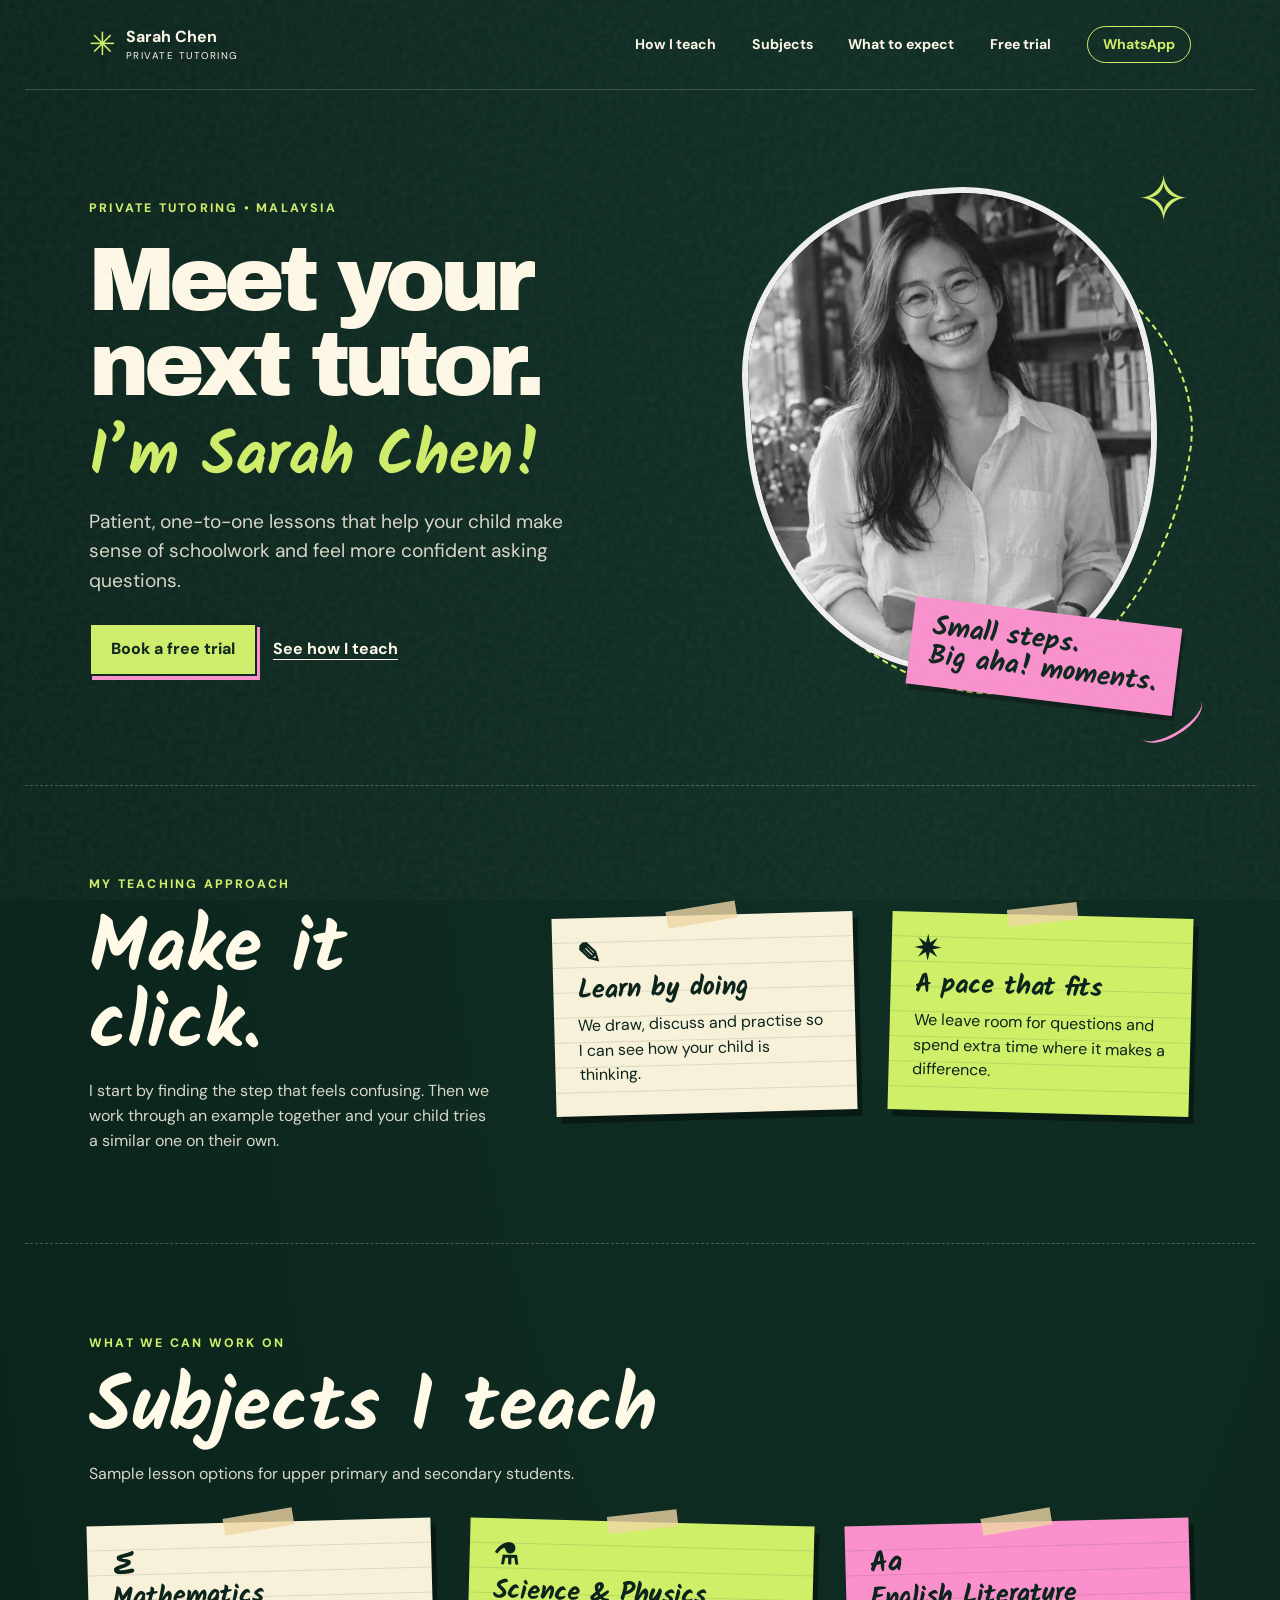
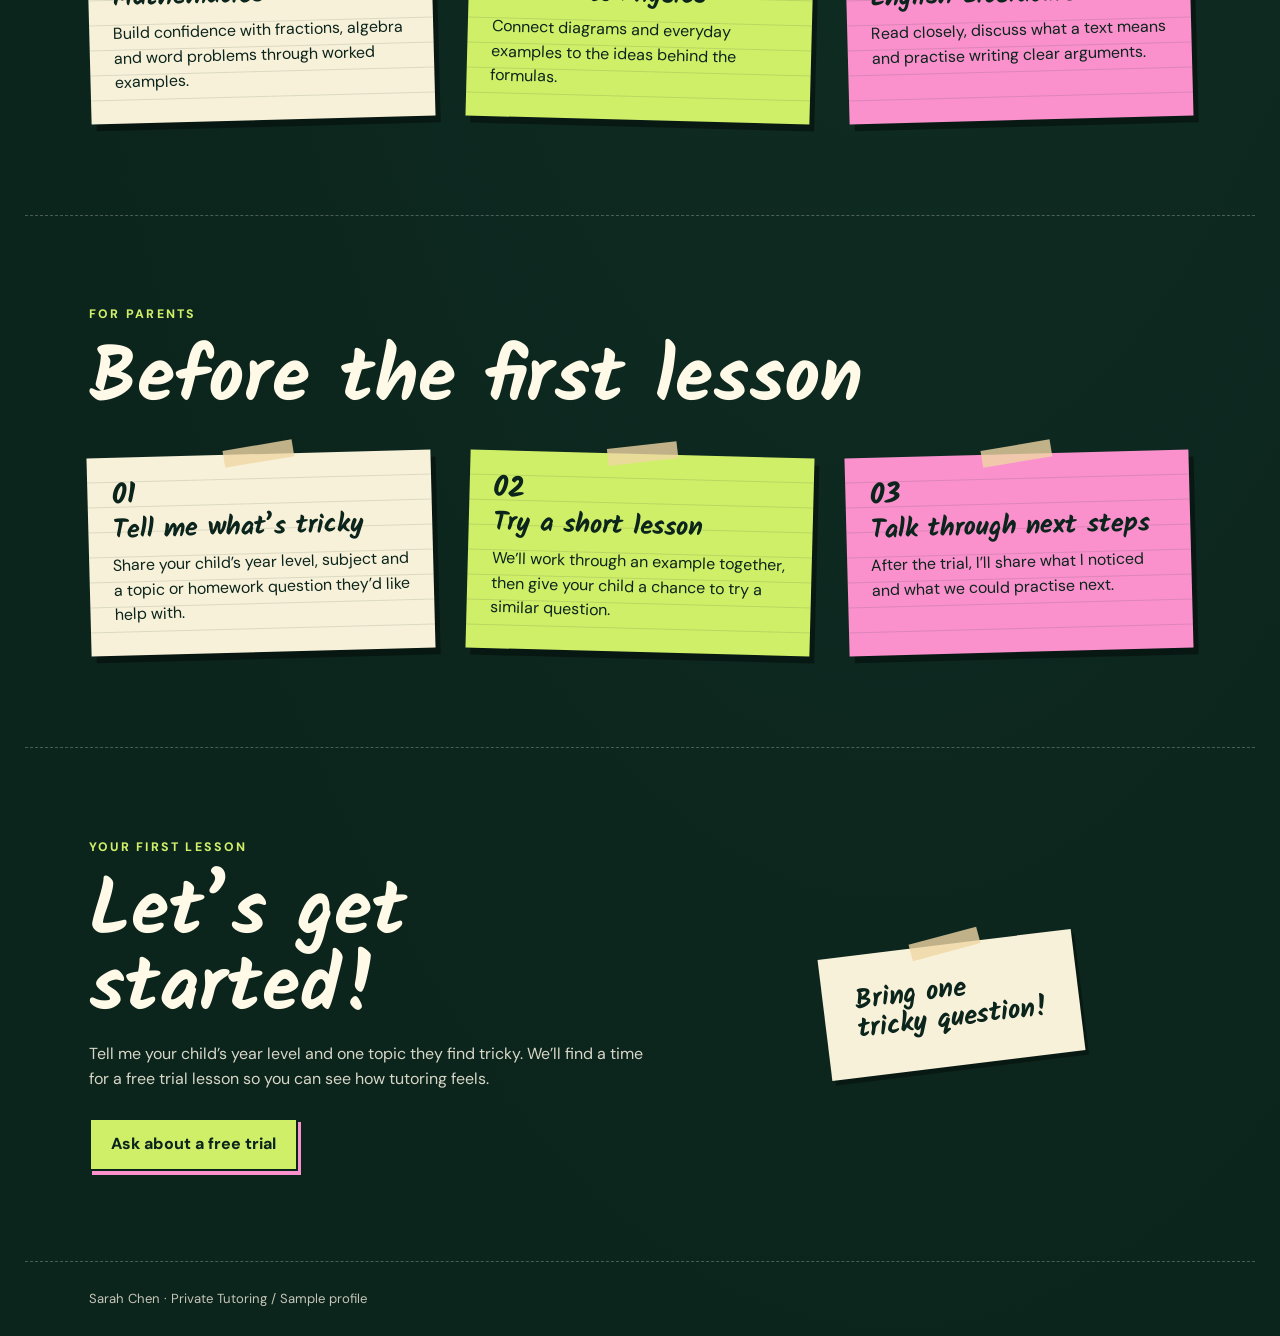
==== index.html @ dd116ca0 "Publish the tutor portfolio" ====
<!doctype html>
<html lang="en"><head><meta charset="utf-8"><meta name="viewport" content="width=device-width, initial-scale=1"><meta name="theme-color" content="#102f25"><title>Private Tutor Portfolio</title><link rel="stylesheet" href="./assets/style.css"><script defer src="./assets/render.js"></script></head><body><div id="site"></div><noscript>This portfolio requires JavaScript.</noscript></body></html>
---- assets/style.css ----
@import url('https://fonts.googleapis.com/css2?family=Archivo+Black&family=DM+Sans:wght@400;500;600;700;800&family=Kalam:wght@400;700&display=swap');
:root{--board:#102f25;--deep:#0b241c;--ink:#fff9e8;--lime:#d0ef69;--pink:#fa91cd;--paper:#f8f1d9;--display:"Archivo Black";--hand:Kalam;--body:"DM Sans";color-scheme:dark}
*{box-sizing:border-box}html{scroll-behavior:smooth}body{margin:0;color:var(--ink);font:1rem/1.55 var(--body),system-ui,sans-serif;background:var(--deep)}body::before{content:"";position:fixed;inset:0;pointer-events:none;z-index:2;opacity:.16;background-image:url("data:image/svg+xml,%3Csvg viewBox='0 0 180 180' xmlns='http://www.w3.org/2000/svg'%3E%3Cfilter id='n'%3E%3CfeTurbulence type='fractalNoise' baseFrequency='.83' numOctaves='3' stitchTiles='stitch'/%3E%3C/filter%3E%3Cpath fill='%23fff' filter='url(%23n)' opacity='.42' d='M0 0h180v180H0z'/%3E%3C/svg%3E")}
a{color:inherit;text-decoration:none}a:focus-visible,button:focus-visible{outline:3px dashed var(--pink);outline-offset:5px}p,h1,h2,h3,figure{margin:0}#site{background:radial-gradient(ellipse at 70% 20%,var(--board),var(--deep) 75%);min-height:100vh}.header,.section,.footer{max-width:1230px;margin:auto;padding-inline:clamp(20px,5vw,72px)}.header{min-height:90px;display:flex;align-items:center;justify-content:space-between;gap:18px;border-bottom:1px solid #ffffff2b}.brand{display:flex;align-items:center;gap:10px;line-height:1.2}.brand-mark{font-size:2rem;color:var(--lime)}.brand b,.brand small{display:block}.brand small{font-size:.62rem;letter-spacing:.15em;margin-top:4px}nav{display:flex;align-items:center;flex-wrap:wrap;gap:clamp(10px,2.8vw,36px);font-size:.88rem;font-weight:700}nav a:hover,.secondary:hover{color:var(--lime)}.nav-contact{border:1px solid var(--lime);border-radius:99px;padding:7px 15px;color:var(--lime)}
.section{padding-block:clamp(46px,7vw,103px);border-bottom:1px dashed #ffffff40;position:relative}.hero,.cta{display:grid;grid-template-columns:1.17fr 1fr;align-items:center;gap:clamp(22px,5vw,80px)}.hero:has(> :only-child),.cta:has(> :only-child){grid-template-columns:1fr}.hero{min-height:650px}.eyebrow{color:var(--lime);font-size:.77rem;font-weight:800;letter-spacing:.18em;margin-bottom:19px}.section h1,.section h2{font:700 clamp(2.6rem,6vw,5rem)/.99 var(--hand),cursive;white-space:pre-line}.hero h1,.hero h2{font:400 clamp(3rem,7.1vw,6.7rem)/.94 var(--display),"Board Display",system-ui,sans-serif;letter-spacing:-.066em}.highlight{font:700 clamp(2rem,4.8vw,4rem)/1.12 var(--hand),cursive;color:var(--lime);margin-top:16px}.body{max-width:54ch;margin-top:14px;color:color-mix(in srgb,var(--ink) 84%,transparent);white-space:pre-line}.hero .body{font-size:clamp(1rem,1.5vw,1.2rem);max-width:39ch}.actions{display:flex;align-items:center;flex-wrap:wrap;gap:16px;margin-top:27px}.button{background:var(--lime);border:2px solid var(--deep);box-shadow:3px 4px 0 var(--pink);padding:12px 20px;color:var(--deep);font-weight:800;display:inline-block;transition:transform .18s}.button:hover{transform:translateY(-3px)}.secondary{font-weight:700;text-decoration:underline;text-underline-offset:5px}.portrait{position:relative;margin:8px 7% 24px;isolation:isolate}.portrait::before{content:"";position:absolute;inset:10% -7% -4% 3%;border:2px dashed var(--lime);border-radius:47% 53% 42% 58% / 45% 40% 60% 55%;transform:rotate(10deg);z-index:-1}.portrait::after{content:"✧";position:absolute;right:-8%;top:-4%;font-size:4rem;color:var(--lime);line-height:1}.portrait img{display:block;width:100%;aspect-ratio:4/4.7;object-fit:cover;border:6px solid var(--paper);border-radius:49% 46% 42% 47% / 38% 42% 51% 52%;filter:grayscale(1);transform:rotate(-4deg);background:#345046}.note{white-space:pre-line;background:var(--pink);color:var(--deep);padding:15px 20px;font:700 clamp(1.1rem,2.7vw,1.7rem)/1.06 var(--hand),cursive;transform:rotate(-7deg);width:max-content;max-width:100%;box-shadow:3px 5px 0 #0005}.portrait .note{position:absolute;bottom:-6%;right:-5%;transform:rotate(7deg)}.cta>.note{justify-self:center;background:var(--paper);padding:32px}.cards-grid{display:grid;grid-template-columns:repeat(auto-fit,minmax(min(100%,230px),1fr));gap:clamp(18px,3vw,35px);margin:35px 0 5px}.paper{position:relative;padding:24px 24px 28px;min-height:160px;color:var(--deep);background:repeating-linear-gradient(transparent 0 24px,#102f2520 24px 25px),var(--card,var(--paper));box-shadow:5px 7px 0 #0006;transform:rotate(-1.5deg)}.paper:nth-child(even){transform:rotate(1.5deg)}.paper::before,.cta>.note::before{content:"";position:absolute;background:#f0d7a6c9;width:70px;height:17px;left:calc(50% - 35px);top:-9px;transform:rotate(-8deg)}.paper h3,.paper h2{font:700 1.65rem/1.1 var(--hand),cursive;margin:5px 0 8px}.paper p{white-space:pre-line}.symbol{font:700 1.8rem/1 var(--hand),cursive}.footer{padding-block:27px;font-size:.82rem;color:color-mix(in srgb,var(--ink) 76%,transparent)}
@media(max-width:740px){.header{padding-block:16px;align-items:flex-start;flex-direction:column}.hero,.cta{grid-template-columns:1fr;min-height:auto}.portrait{width:min(76%,370px);justify-self:center;margin-top:12px}.hero h1,.hero h2{font-size:clamp(3rem,10.6vw,5rem)}.cta>.note{justify-self:start;margin-left:12px}}@media(prefers-reduced-motion:reduce){html{scroll-behavior:auto}*{transition:none!important}}
@media(min-width:900px){.section.cards:has(.paper:nth-child(2):last-child){display:grid;grid-template-columns:.9fr 1.4fr;align-items:center;gap:56px}.section.cards:has(.paper:nth-child(2):last-child) .cards-grid{margin:0}.hero::after{content:"";position:absolute;inset:auto 4% 7% auto;width:70px;height:30px;border-bottom:3px solid var(--pink);border-radius:50%;transform:rotate(-32deg);pointer-events:none}}
@font-face{font-family:"Board Display";src:local("Arial Black");font-weight:400}
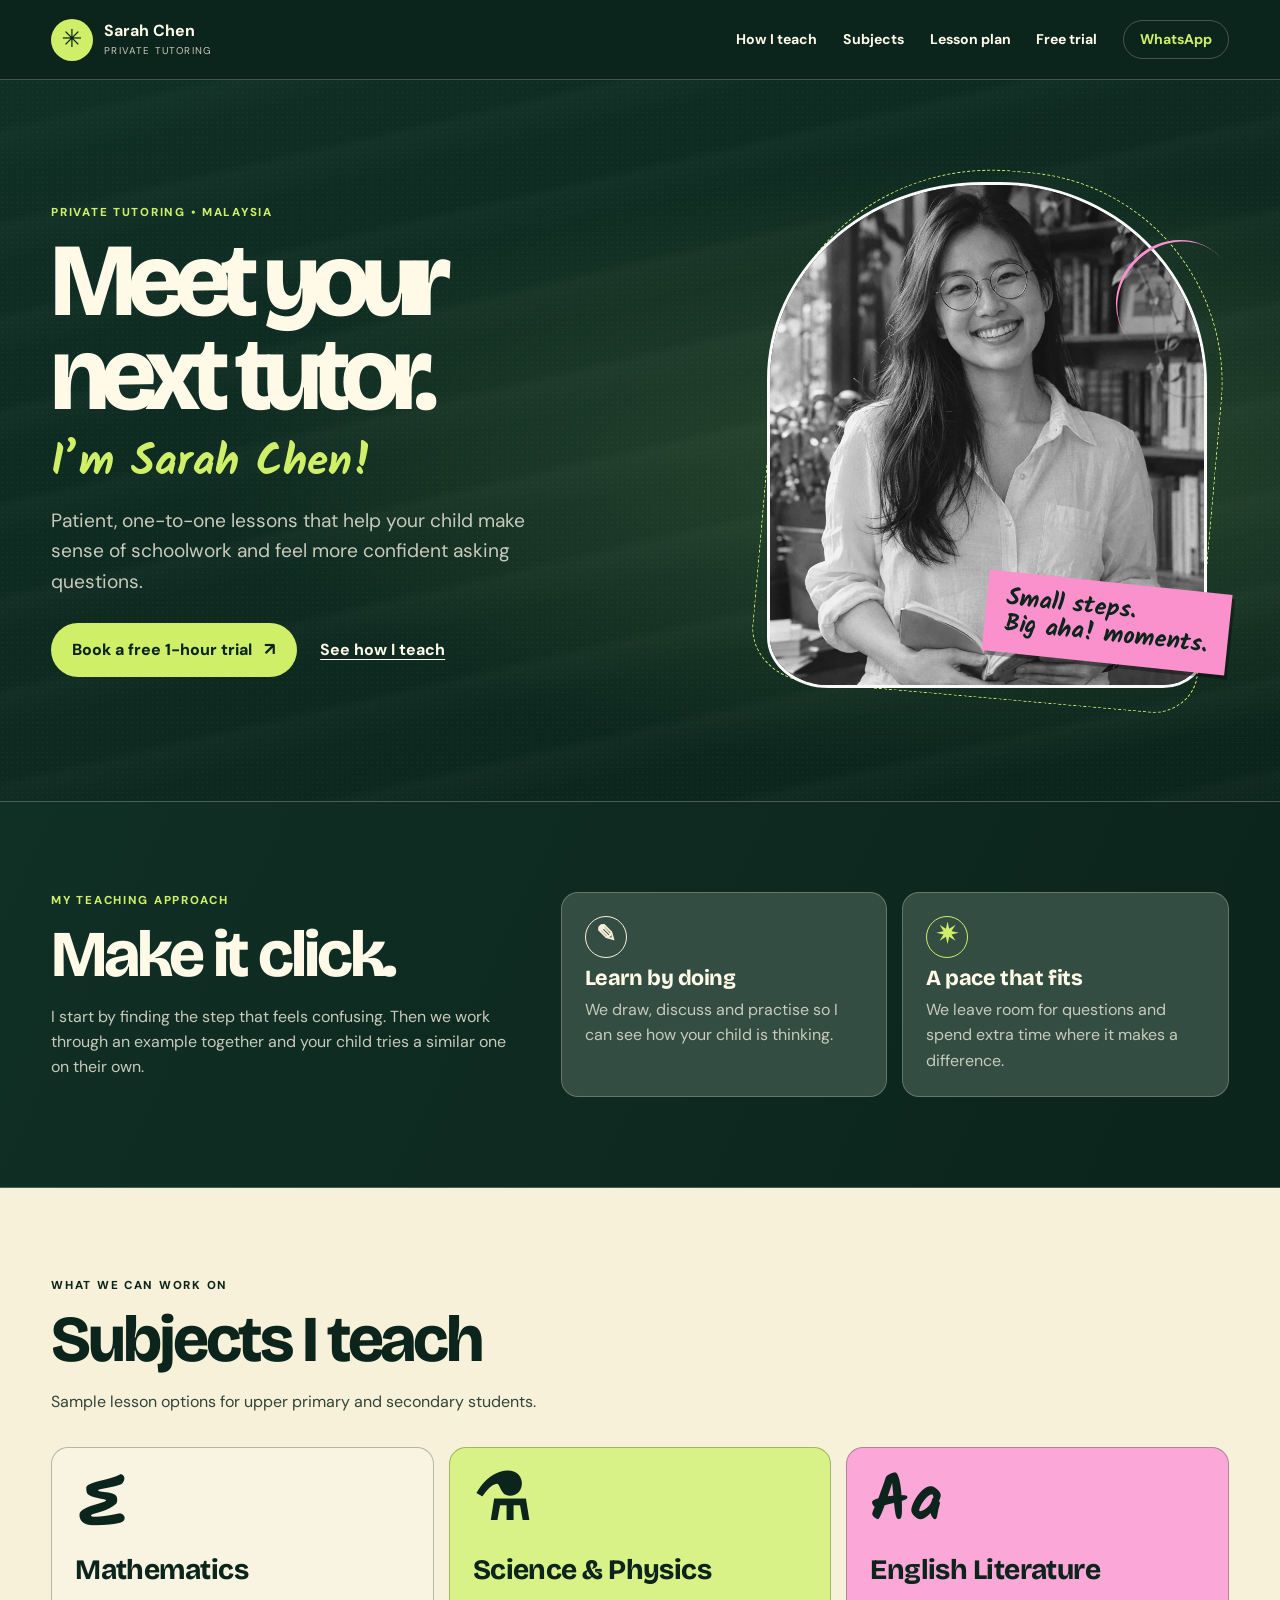
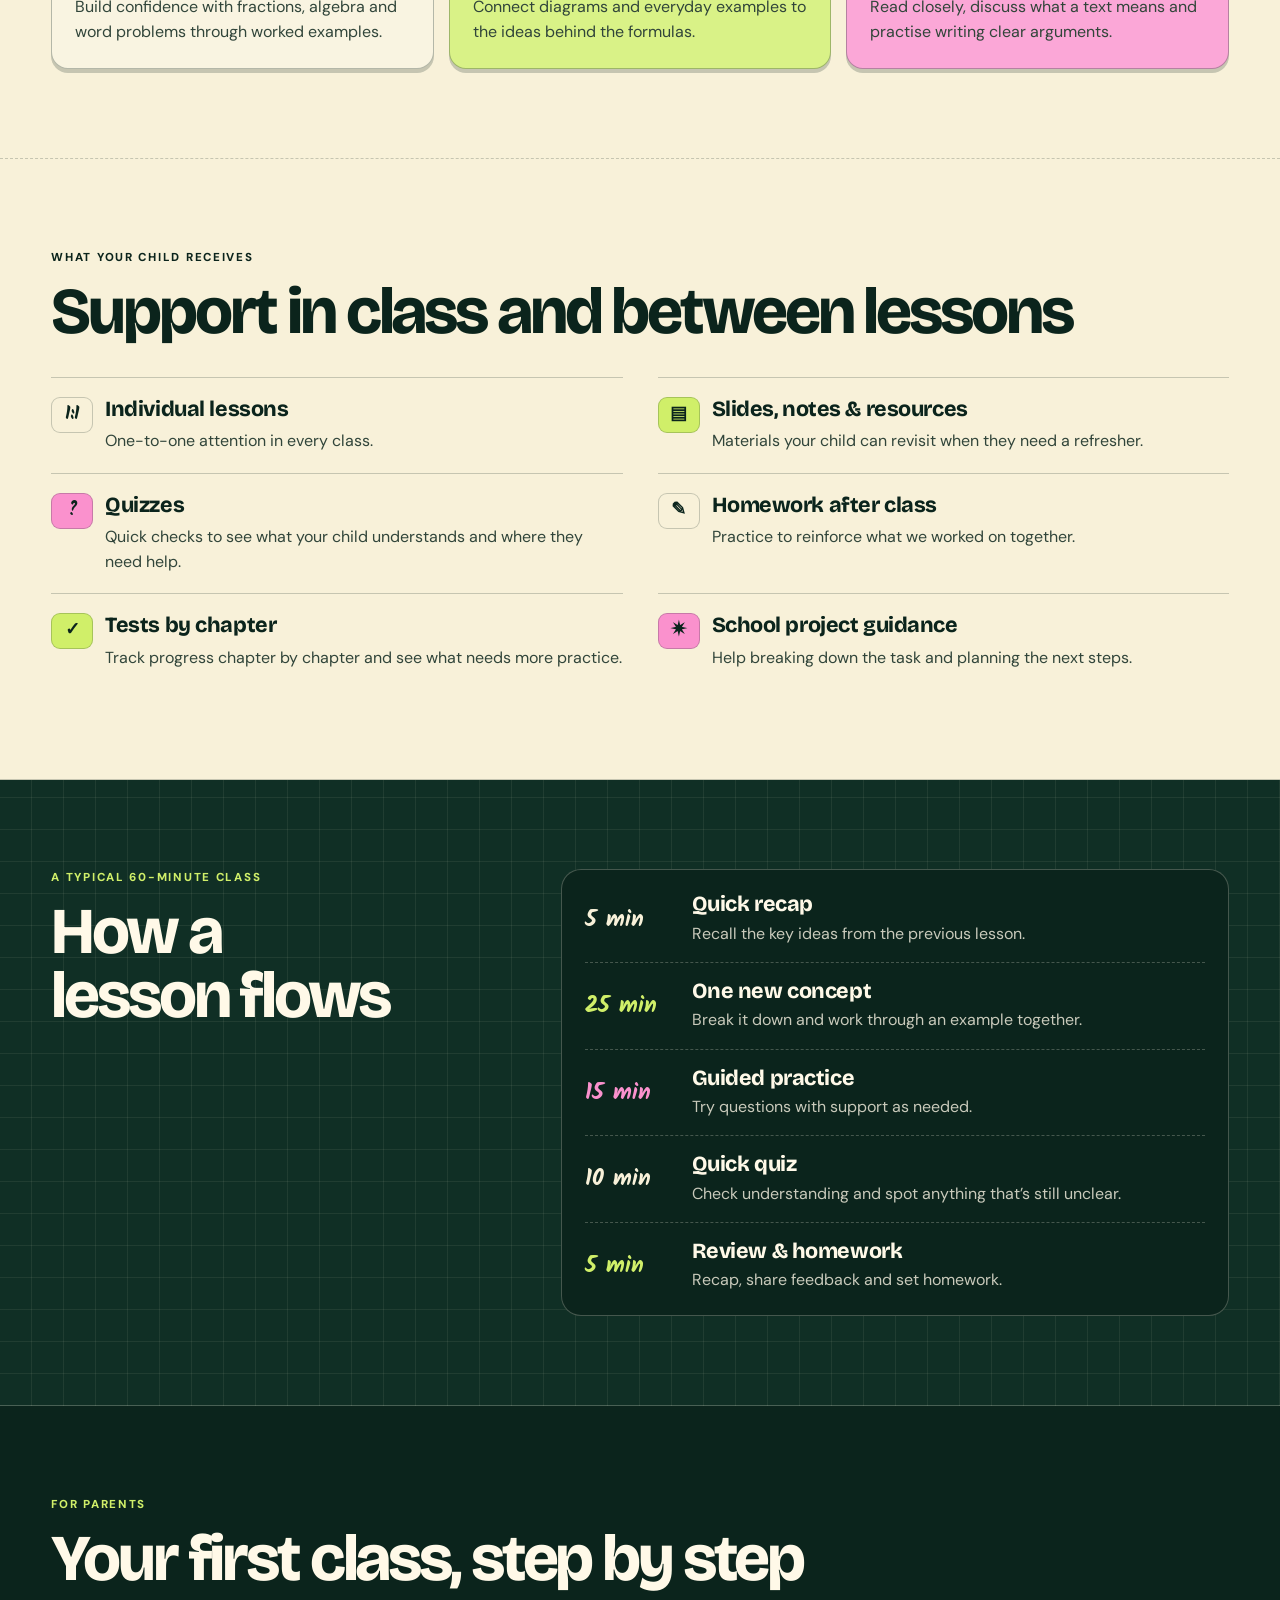
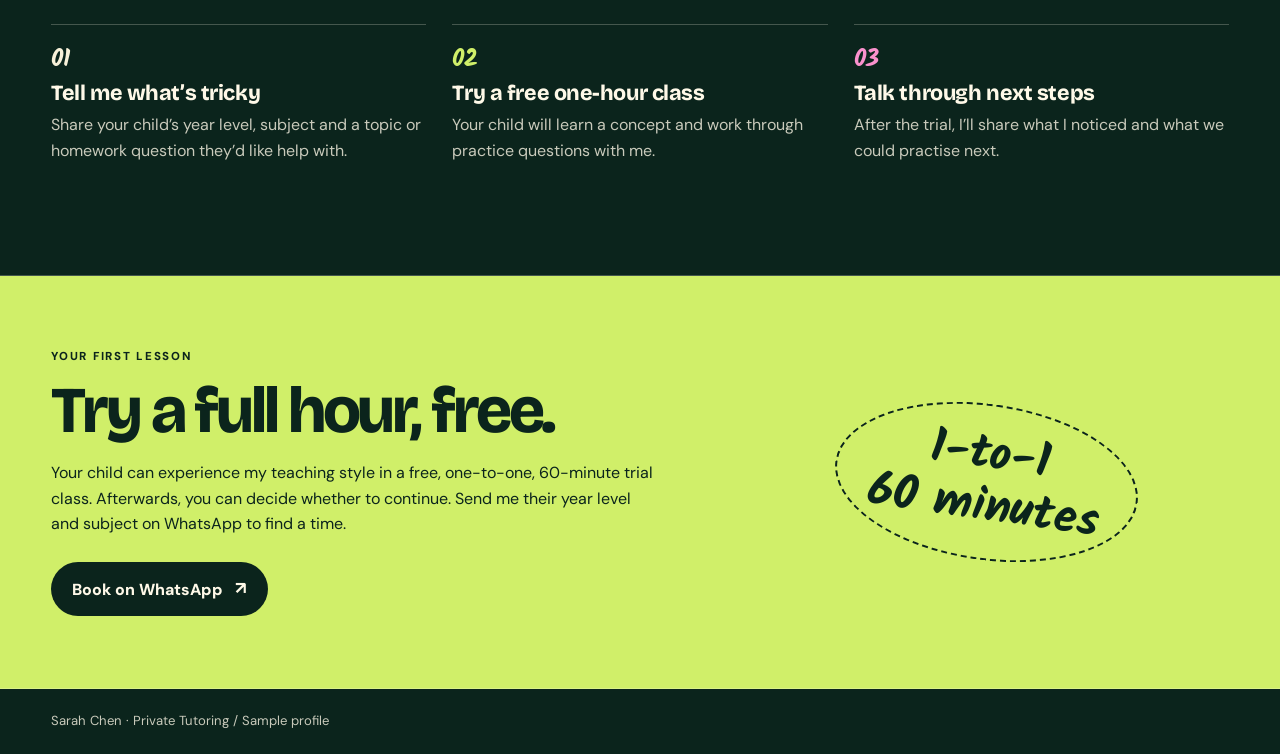
==== commit 716b7594: "Redesign the tutor portfolio with varied section layouts" ====
--- a/index.html
+++ b/index.html
@@ -1,2 +1,2 @@
 <!doctype html>
-<html lang="en"><head><meta charset="utf-8"><meta name="viewport" content="width=device-width, initial-scale=1"><meta name="theme-color" content="#102f25"><title>Private Tutor Portfolio</title><link rel="stylesheet" href="./assets/style.css"><script defer src="./assets/render.js"></script></head><body><div id="site"></div><noscript>This portfolio requires JavaScript.</noscript></body></html>
+<html lang="en"><head><meta charset="utf-8"><meta name="viewport" content="width=device-width, initial-scale=1"><meta name="theme-color" content="#102f25"><title>Private Tutor Portfolio</title><link rel="stylesheet" href="./assets/style.css?v=2"><script defer src="./assets/render.js?v=2"></script></head><body><div id="site"></div><noscript>This portfolio requires JavaScript.</noscript></body></html>
--- a/assets/style.css
+++ b/assets/style.css
@@ -1,8 +1,311 @@
-@import url('https://fonts.googleapis.com/css2?family=Archivo+Black&family=DM+Sans:wght@400;500;600;700;800&family=Kalam:wght@400;700&display=swap');
-:root{--board:#102f25;--deep:#0b241c;--ink:#fff9e8;--lime:#d0ef69;--pink:#fa91cd;--paper:#f8f1d9;--display:"Archivo Black";--hand:Kalam;--body:"DM Sans";color-scheme:dark}
-*{box-sizing:border-box}html{scroll-behavior:smooth}body{margin:0;color:var(--ink);font:1rem/1.55 var(--body),system-ui,sans-serif;background:var(--deep)}body::before{content:"";position:fixed;inset:0;pointer-events:none;z-index:2;opacity:.16;background-image:url("data:image/svg+xml,%3Csvg viewBox='0 0 180 180' xmlns='http://www.w3.org/2000/svg'%3E%3Cfilter id='n'%3E%3CfeTurbulence type='fractalNoise' baseFrequency='.83' numOctaves='3' stitchTiles='stitch'/%3E%3C/filter%3E%3Cpath fill='%23fff' filter='url(%23n)' opacity='.42' d='M0 0h180v180H0z'/%3E%3C/svg%3E")}
-a{color:inherit;text-decoration:none}a:focus-visible,button:focus-visible{outline:3px dashed var(--pink);outline-offset:5px}p,h1,h2,h3,figure{margin:0}#site{background:radial-gradient(ellipse at 70% 20%,var(--board),var(--deep) 75%);min-height:100vh}.header,.section,.footer{max-width:1230px;margin:auto;padding-inline:clamp(20px,5vw,72px)}.header{min-height:90px;display:flex;align-items:center;justify-content:space-between;gap:18px;border-bottom:1px solid #ffffff2b}.brand{display:flex;align-items:center;gap:10px;line-height:1.2}.brand-mark{font-size:2rem;color:var(--lime)}.brand b,.brand small{display:block}.brand small{font-size:.62rem;letter-spacing:.15em;margin-top:4px}nav{display:flex;align-items:center;flex-wrap:wrap;gap:clamp(10px,2.8vw,36px);font-size:.88rem;font-weight:700}nav a:hover,.secondary:hover{color:var(--lime)}.nav-contact{border:1px solid var(--lime);border-radius:99px;padding:7px 15px;color:var(--lime)}
-.section{padding-block:clamp(46px,7vw,103px);border-bottom:1px dashed #ffffff40;position:relative}.hero,.cta{display:grid;grid-template-columns:1.17fr 1fr;align-items:center;gap:clamp(22px,5vw,80px)}.hero:has(> :only-child),.cta:has(> :only-child){grid-template-columns:1fr}.hero{min-height:650px}.eyebrow{color:var(--lime);font-size:.77rem;font-weight:800;letter-spacing:.18em;margin-bottom:19px}.section h1,.section h2{font:700 clamp(2.6rem,6vw,5rem)/.99 var(--hand),cursive;white-space:pre-line}.hero h1,.hero h2{font:400 clamp(3rem,7.1vw,6.7rem)/.94 var(--display),"Board Display",system-ui,sans-serif;letter-spacing:-.066em}.highlight{font:700 clamp(2rem,4.8vw,4rem)/1.12 var(--hand),cursive;color:var(--lime);margin-top:16px}.body{max-width:54ch;margin-top:14px;color:color-mix(in srgb,var(--ink) 84%,transparent);white-space:pre-line}.hero .body{font-size:clamp(1rem,1.5vw,1.2rem);max-width:39ch}.actions{display:flex;align-items:center;flex-wrap:wrap;gap:16px;margin-top:27px}.button{background:var(--lime);border:2px solid var(--deep);box-shadow:3px 4px 0 var(--pink);padding:12px 20px;color:var(--deep);font-weight:800;display:inline-block;transition:transform .18s}.button:hover{transform:translateY(-3px)}.secondary{font-weight:700;text-decoration:underline;text-underline-offset:5px}.portrait{position:relative;margin:8px 7% 24px;isolation:isolate}.portrait::before{content:"";position:absolute;inset:10% -7% -4% 3%;border:2px dashed var(--lime);border-radius:47% 53% 42% 58% / 45% 40% 60% 55%;transform:rotate(10deg);z-index:-1}.portrait::after{content:"✧";position:absolute;right:-8%;top:-4%;font-size:4rem;color:var(--lime);line-height:1}.portrait img{display:block;width:100%;aspect-ratio:4/4.7;object-fit:cover;border:6px solid var(--paper);border-radius:49% 46% 42% 47% / 38% 42% 51% 52%;filter:grayscale(1);transform:rotate(-4deg);background:#345046}.note{white-space:pre-line;background:var(--pink);color:var(--deep);padding:15px 20px;font:700 clamp(1.1rem,2.7vw,1.7rem)/1.06 var(--hand),cursive;transform:rotate(-7deg);width:max-content;max-width:100%;box-shadow:3px 5px 0 #0005}.portrait .note{position:absolute;bottom:-6%;right:-5%;transform:rotate(7deg)}.cta>.note{justify-self:center;background:var(--paper);padding:32px}.cards-grid{display:grid;grid-template-columns:repeat(auto-fit,minmax(min(100%,230px),1fr));gap:clamp(18px,3vw,35px);margin:35px 0 5px}.paper{position:relative;padding:24px 24px 28px;min-height:160px;color:var(--deep);background:repeating-linear-gradient(transparent 0 24px,#102f2520 24px 25px),var(--card,var(--paper));box-shadow:5px 7px 0 #0006;transform:rotate(-1.5deg)}.paper:nth-child(even){transform:rotate(1.5deg)}.paper::before,.cta>.note::before{content:"";position:absolute;background:#f0d7a6c9;width:70px;height:17px;left:calc(50% - 35px);top:-9px;transform:rotate(-8deg)}.paper h3,.paper h2{font:700 1.65rem/1.1 var(--hand),cursive;margin:5px 0 8px}.paper p{white-space:pre-line}.symbol{font:700 1.8rem/1 var(--hand),cursive}.footer{padding-block:27px;font-size:.82rem;color:color-mix(in srgb,var(--ink) 76%,transparent)}
-@media(max-width:740px){.header{padding-block:16px;align-items:flex-start;flex-direction:column}.hero,.cta{grid-template-columns:1fr;min-height:auto}.portrait{width:min(76%,370px);justify-self:center;margin-top:12px}.hero h1,.hero h2{font-size:clamp(3rem,10.6vw,5rem)}.cta>.note{justify-self:start;margin-left:12px}}@media(prefers-reduced-motion:reduce){html{scroll-behavior:auto}*{transition:none!important}}
-@media(min-width:900px){.section.cards:has(.paper:nth-child(2):last-child){display:grid;grid-template-columns:.9fr 1.4fr;align-items:center;gap:56px}.section.cards:has(.paper:nth-child(2):last-child) .cards-grid{margin:0}.hero::after{content:"";position:absolute;inset:auto 4% 7% auto;width:70px;height:30px;border-bottom:3px solid var(--pink);border-radius:50%;transform:rotate(-32deg);pointer-events:none}}
-@font-face{font-family:"Board Display";src:local("Arial Black");font-weight:400}
+@import url('https://fonts.googleapis.com/css2?family=Archivo+Black&family=Bricolage+Grotesque:opsz,wght@12..96,400..800&family=DM+Sans:wght@400;500;600;700;800&family=Kalam:wght@400;700&display=swap');
+
+:root {
+  --board: #102f25;
+  --deep: #0b241c;
+  --ink: #fff9e8;
+  --lime: #d0ef69;
+  --pink: #fa91cd;
+  --paper: #f8f1d9;
+  --display: "Bricolage Grotesque";
+  --hand: Kalam;
+  --body: "DM Sans";
+  --line: color-mix(in srgb, var(--ink) 24%, transparent);
+  --muted: color-mix(in srgb, var(--ink) 78%, var(--deep));
+  --edge: clamp(18px, 4vw, 58px);
+  color-scheme: dark;
+}
+* { box-sizing: border-box; }
+html { scroll-behavior: smooth; }
+body {
+  margin: 0;
+  background: var(--deep);
+  color: var(--ink);
+  font: 1rem/1.58 var(--body), system-ui, sans-serif;
+  overflow-wrap: anywhere;
+}
+a { color: inherit; text-decoration: none; }
+a:focus-visible { outline: 2px dashed currentColor; outline-offset: 5px; }
+p, h1, h2, h3, figure { margin: 0; }
+#site { min-height: 100vh; }
+.header, .section, .footer {
+  max-width: 1290px;
+  margin-inline: auto;
+  padding-inline: var(--edge);
+}
+.header {
+  display: flex;
+  align-items: center;
+  justify-content: space-between;
+  gap: 18px 30px;
+  min-height: 80px;
+  border-bottom: 1px solid var(--line);
+}
+.brand { display: inline-flex; align-items: center; gap: 11px; line-height: 1.16; }
+.brand-mark {
+  display: grid;
+  place-items: center;
+  width: 42px;
+  aspect-ratio: 1;
+  border-radius: 50%;
+  color: var(--deep);
+  background: var(--lime);
+  font-size: 1.55rem;
+}
+.brand b, .brand small { display: block; }
+.brand small { margin-top: 4px; color: var(--muted); font-size: .62rem; letter-spacing: .12em; }
+nav { display: flex; flex-wrap: wrap; align-items: center; gap: 9px clamp(12px, 2vw, 29px); }
+nav a { padding-block: 5px; font-size: .88rem; font-weight: 700; }
+nav a:hover, .secondary:hover { color: var(--lime); }
+.nav-contact {
+  padding: 7px 16px;
+  border: 1px solid var(--line);
+  border-radius: 99px;
+  color: var(--lime);
+}
+.section {
+  position: relative;
+  padding-block: clamp(47px, 7vw, 100px);
+  border-bottom: 1px solid var(--line);
+}
+.eyebrow {
+  margin-bottom: .8rem;
+  color: var(--lime);
+  font-size: .72rem;
+  font-weight: 800;
+  letter-spacing: .15em;
+}
+.section h1, .section h2 {
+  font: 750 clamp(2.15rem, 5.1vw, 4.65rem)/.98 var(--display), system-ui, sans-serif;
+  letter-spacing: -.048em;
+  white-space: pre-line;
+  text-wrap: balance;
+}
+.body { max-width: 55ch; margin-top: 17px; color: var(--muted); white-space: pre-line; }
+.hero, .cta { display: grid; grid-template-columns: 1.12fr .88fr; align-items: center; gap: clamp(25px, 6vw, 90px); }
+.hero:has(> :only-child), .cta:has(> :only-child) { grid-template-columns: 1fr; }
+.hero {
+  min-height: min(690px, 81vh);
+  isolation: isolate;
+  background:
+    radial-gradient(ellipse at 75% 53%, color-mix(in srgb, var(--lime) 13%, var(--board)), transparent 56%),
+    linear-gradient(155deg, var(--board), var(--deep));
+}
+.hero::before {
+  content: "";
+  position: absolute;
+  inset: 0;
+  z-index: -1;
+  pointer-events: none;
+  opacity: .22;
+  background:
+    repeating-linear-gradient(167deg, transparent 0 43px, #d6e8ce20 54px, transparent 91px),
+    radial-gradient(circle at center, #c7dbc660 .65px, transparent 1px) 0 0 / 5px 5px;
+}
+.hero h1, .hero h2 { font-size: clamp(3.45rem, 8.1vw, 7.6rem); line-height: .9; letter-spacing: -.08em; }
+.highlight {
+  margin-top: 18px;
+  color: var(--lime);
+  font: 700 clamp(1.7rem, 3.35vw, 3.45rem)/1.14 var(--hand), cursive;
+  white-space: pre-line;
+}
+.hero .body { max-width: 38ch; font-size: clamp(1rem, 1.55vw, 1.2rem); }
+.actions { display: flex; align-items: center; flex-wrap: wrap; gap: 14px 23px; margin-top: 26px; }
+.button {
+  display: inline-flex;
+  align-items: center;
+  gap: 12px;
+  padding: 12px 20px;
+  border: 1px solid transparent;
+  border-radius: 99px;
+  background: var(--lime);
+  color: var(--deep);
+  font-weight: 800;
+  transition: transform .2s ease;
+}
+.button::after { content: '↗' / ''; font-size: 1.1em; }
+.button:hover { transform: translateY(-3px); }
+.secondary { font-weight: 700; text-decoration: underline; text-underline-offset: .28em; }
+
+.portrait { position: relative; width: min(100%, 440px); margin: 12px auto 24px; isolation: isolate; }
+.portrait::before {
+  content: "";
+  position: absolute;
+  inset: -12px -11px -10px 3px;
+  z-index: -1;
+  border: 1px dashed var(--lime);
+  border-radius: 49% 47% 10% 14% / 39% 40% 8% 10%;
+  transform: rotate(5deg);
+}
+.portrait::after {
+  content: "";
+  position: absolute;
+  top: 12%;
+  right: -7%;
+  width: 28%;
+  height: 22%;
+  border-top: 3px solid var(--pink);
+  border-radius: 50%;
+  transform: rotate(-43deg);
+}
+.portrait img {
+  display: block;
+  width: 100%;
+  aspect-ratio: 1 / 1.15;
+  object-fit: cover;
+  border: 3px solid var(--ink);
+  border-radius: 49% 47% 10% 14% / 39% 40% 8% 10%;
+  filter: grayscale(1);
+  background: var(--board);
+}
+.note {
+  width: fit-content;
+  max-width: 100%;
+  padding: 14px 20px;
+  background: var(--pink);
+  color: var(--deep);
+  font: 700 clamp(1.05rem, 2.1vw, 1.5rem)/1.1 var(--hand), cursive;
+  white-space: pre-line;
+}
+.portrait .note { position: absolute; right: -5%; bottom: 5%; transform: rotate(6deg); box-shadow: 3px 4px 0 #0005; }
+
+.cards-grid {
+  display: grid;
+  grid-template-columns: repeat(auto-fit, minmax(min(100%, 220px), 1fr));
+  gap: 15px;
+  margin: 33px 0 0;
+  padding: 0;
+  list-style: none;
+}
+.paper { padding: 23px; border: 1px solid var(--line); border-radius: 17px; }
+.paper h3, .paper h2 {
+  margin-top: 8px;
+  font: 750 1.35rem/1.13 var(--display), system-ui, sans-serif;
+  letter-spacing: -.02em;
+}
+.paper p { margin-top: 7px; color: var(--muted); white-space: pre-line; }
+.symbol { color: var(--card, var(--lime)); font: 700 1.48rem/1 var(--hand), cursive; }
+
+.features { background: linear-gradient(115deg, var(--board), var(--deep)); }
+.features .paper { background: color-mix(in srgb, var(--board) 85%, var(--ink)); }
+.features .symbol { display: inline-grid; min-width: 42px; min-height: 42px; place-items: center; border: 1px solid currentColor; border-radius: 50%; }
+.tiles, .checklist {
+  background: var(--paper);
+  color: var(--deep);
+  --line: color-mix(in srgb, var(--deep) 21%, transparent);
+  --muted: color-mix(in srgb, var(--deep) 84%, var(--paper));
+}
+.tiles .eyebrow, .checklist .eyebrow { color: var(--deep); }
+.tiles { border-bottom-style: dashed; }
+.tiles .paper {
+  min-height: 220px;
+  display: flex;
+  flex-direction: column;
+  background: color-mix(in srgb, var(--card, var(--lime)) 80%, white);
+  border-color: color-mix(in srgb, var(--deep) 29%, transparent);
+  box-shadow: 0 4px 0 var(--line);
+}
+.tiles .symbol { color: var(--deep); font-size: clamp(2.4rem, 5vw, 4.45rem); margin-bottom: auto; }
+.tiles .paper h3 { font-size: clamp(1.45rem, 2.2vw, 1.95rem); margin-top: 20px; }
+
+.checklist .cards-grid { grid-template-columns: repeat(2, minmax(0, 1fr)); column-gap: 35px; row-gap: 0; }
+.checklist .paper {
+  display: grid;
+  grid-template-columns: 42px 1fr;
+  column-gap: 12px;
+  align-content: start;
+  border: 0;
+  border-top: 1px solid var(--line);
+  border-radius: 0;
+  padding: 19px 0;
+}
+.checklist .symbol {
+  grid-row: span 2;
+  display: grid;
+  place-items: center;
+  height: 36px;
+  border: 1px solid var(--line);
+  border-radius: 9px;
+  color: var(--deep);
+  background: var(--card, var(--lime));
+  font-size: 1.12rem;
+}
+.checklist .paper h3, .timeline .paper h3 { margin-top: 0; }
+.checklist .paper p, .timeline .paper p { grid-column: 2; }
+
+.timeline {
+  background:
+    repeating-linear-gradient(0deg, transparent 0 31px, #f8f1d912 31px 32px),
+    repeating-linear-gradient(90deg, transparent 0 31px, #f8f1d912 31px 32px),
+    var(--board);
+}
+.timeline .cards-grid {
+  display: block;
+  padding: 6px 23px;
+  border: 1px solid var(--line);
+  border-radius: 20px;
+  background: var(--deep);
+}
+.timeline .paper {
+  display: grid;
+  grid-template-columns: minmax(64px, 94px) 1fr;
+  column-gap: 13px;
+  border: 0;
+  border-radius: 0;
+  padding: 16px 0;
+}
+.timeline .paper + .paper { border-top: 1px dashed var(--line); }
+.timeline .symbol { grid-row: span 2; align-self: center; font-size: clamp(1.05rem, 2vw, 1.45rem); }
+.timeline .paper p { margin-top: 4px; }
+.steps .paper { padding-inline: 0; border: 0; border-top: 1px solid var(--line); border-radius: 0; }
+.steps .cards-grid { column-gap: 26px; }
+
+.cta {
+  padding-block: clamp(42px, 6vw, 72px);
+  background: var(--lime);
+  color: var(--deep);
+  --muted: var(--deep);
+}
+.cta .eyebrow { color: inherit; }
+.cta .button { background: var(--deep); color: var(--ink); }
+.cta .secondary:hover { color: var(--deep); }
+.cta > .note {
+  justify-self: center;
+  padding: 24px 34px;
+  border: 2px dashed var(--deep);
+  border-radius: 50%;
+  text-align: center;
+  background: transparent;
+  transform: rotate(8deg);
+  font-size: clamp(1.5rem, 3.7vw, 3.35rem);
+}
+.cta .paper p { color: var(--deep); }
+.cta .paper .symbol { color: var(--deep); }
+.footer { padding-block: 22px; color: var(--muted); font-size: .82rem; }
+
+@media (min-width: 880px) {
+  .features, .timeline { display: grid; grid-template-columns: .82fr 1.18fr; align-items: start; gap: 45px; }
+  .features .cards-grid, .timeline .cards-grid { margin-top: 0; }
+  .features .cards-grid { grid-template-columns: repeat(auto-fit, minmax(min(100%, 175px), 1fr)); }
+}
+@media (max-width: 720px) {
+  .header { flex-direction: column; align-items: flex-start; padding-block: 14px; gap: 9px; }
+  .hero, .cta { grid-template-columns: 1fr; min-height: auto; }
+  .hero h1, .hero h2 { font-size: clamp(2.7rem, 12vw, 5.4rem); }
+  .portrait { width: min(84%, 360px); }
+  .cta > .note { justify-self: start; }
+}
+@media (max-width: 480px) {
+  .checklist .cards-grid { grid-template-columns: 1fr; }
+  .timeline .cards-grid { padding-inline: 13px; }
+  .tiles .paper { min-height: 155px; }
+}
+@media (prefers-reduced-motion: reduce) {
+  html { scroll-behavior: auto; }
+  * { transition: none !important; }
+}
+
+.checklist .paper :is(h2, h3), .timeline .paper :is(h2, h3) { grid-column: 2; margin-top: 0; }
+.checklist .symbol, .timeline .symbol { grid-column: 1; grid-row: 1 / span 2; }
+.checklist .paper:not(:has(.symbol)), .timeline .paper:not(:has(.symbol)) { grid-template-columns: 1fr; }
+.checklist .paper:not(:has(.symbol)) > *, .timeline .paper:not(:has(.symbol)) > * { grid-column: 1; }
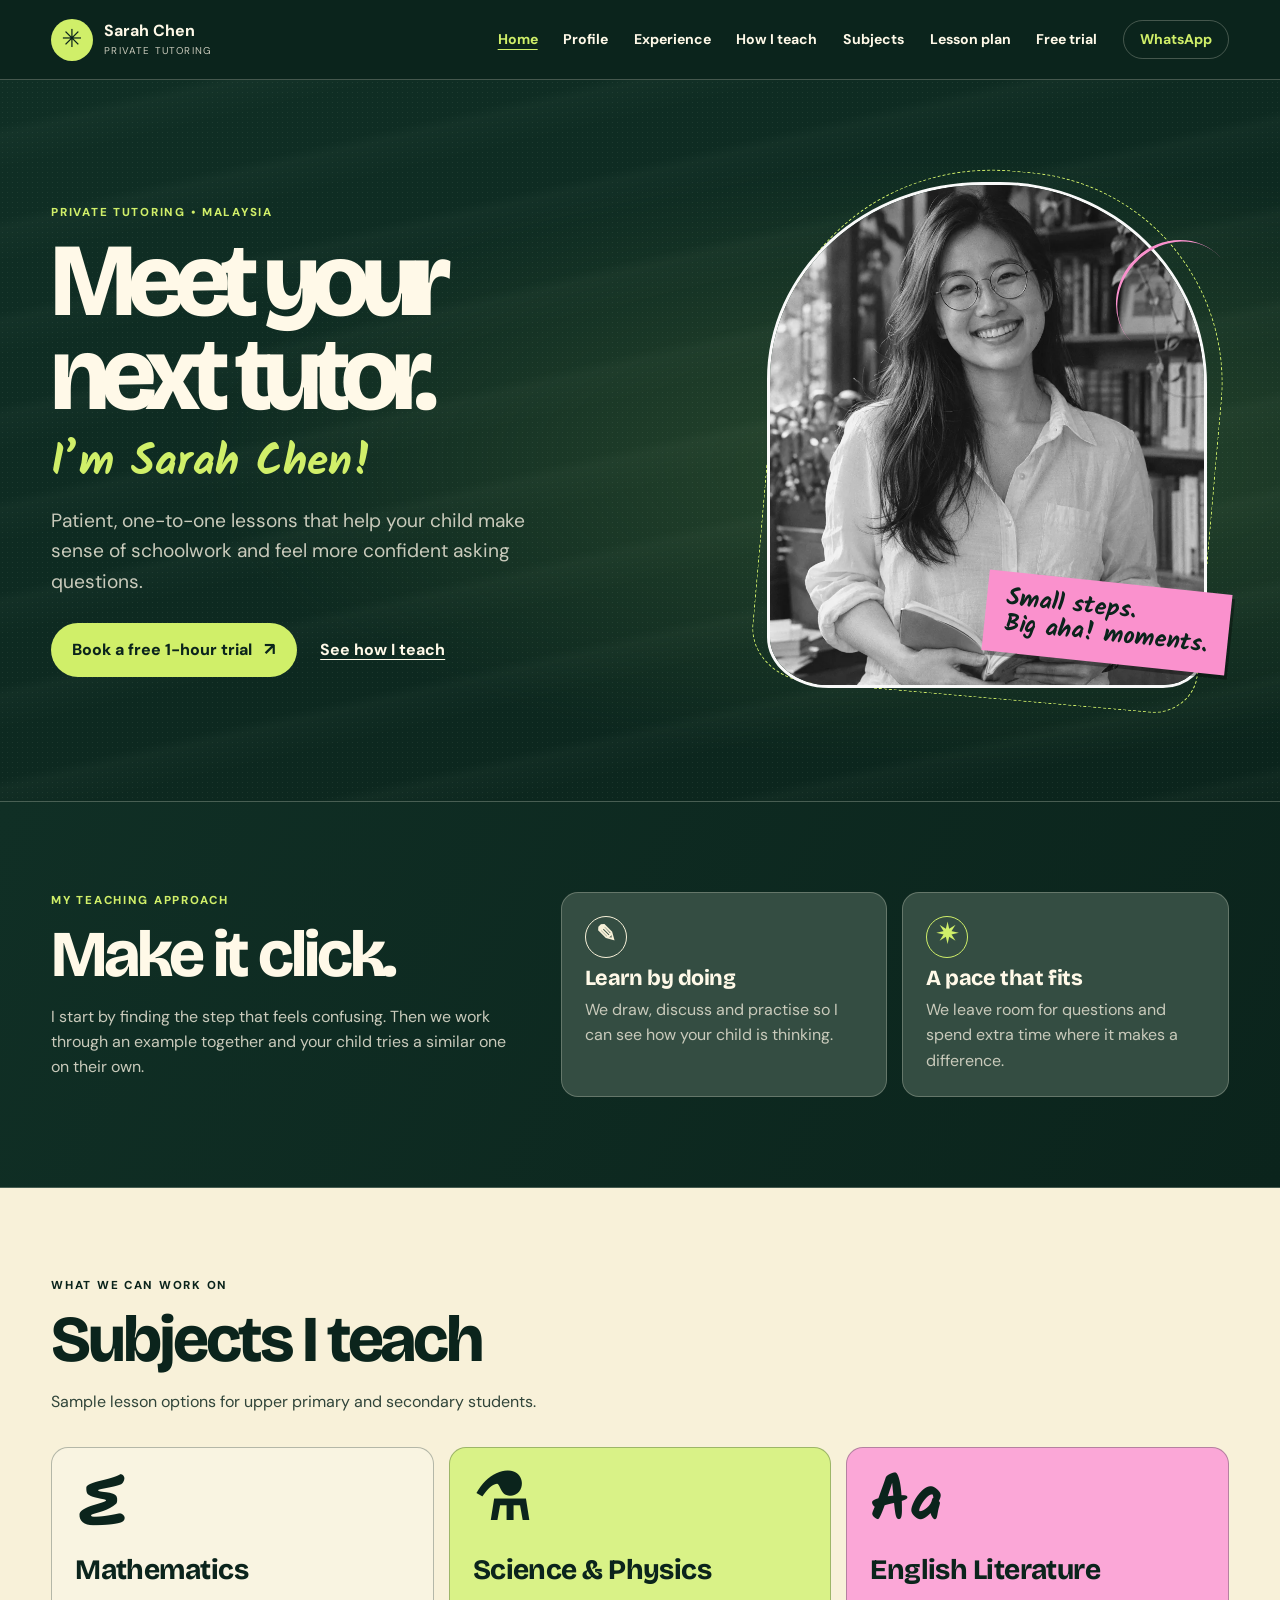
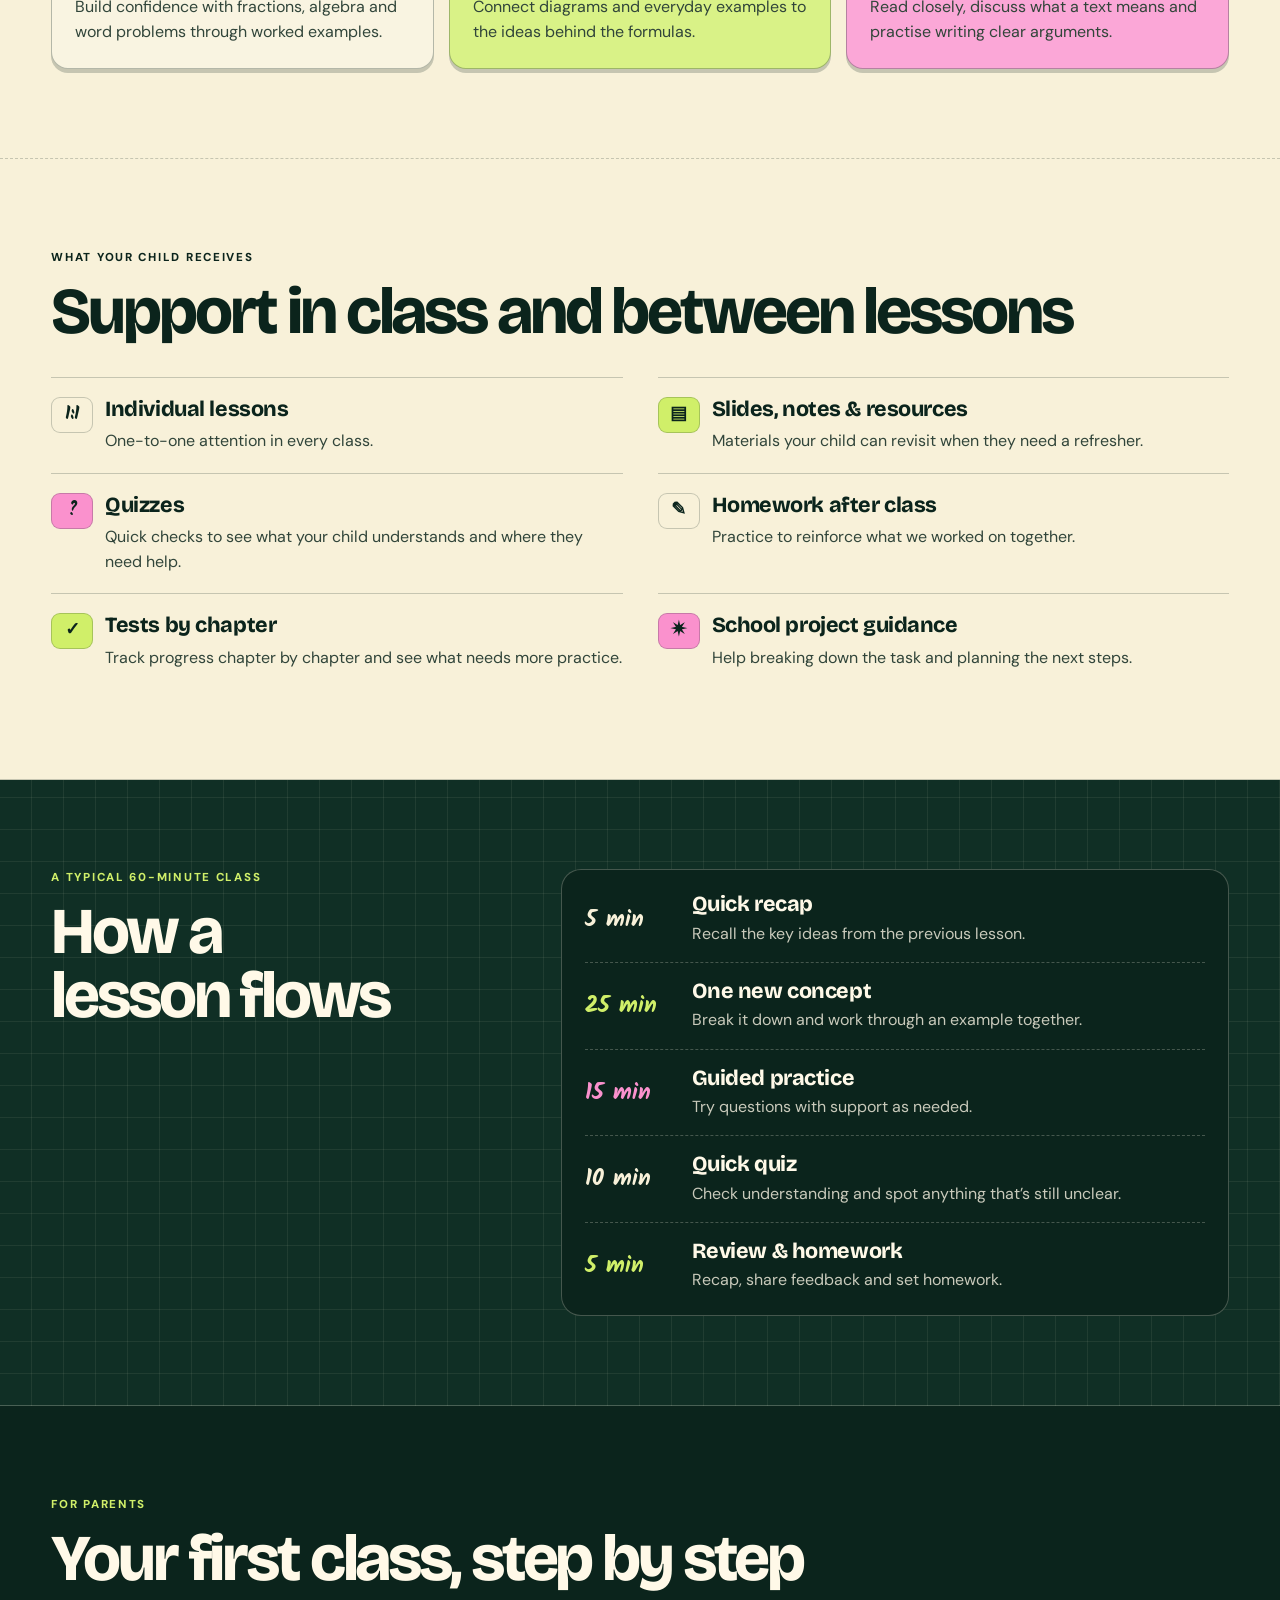
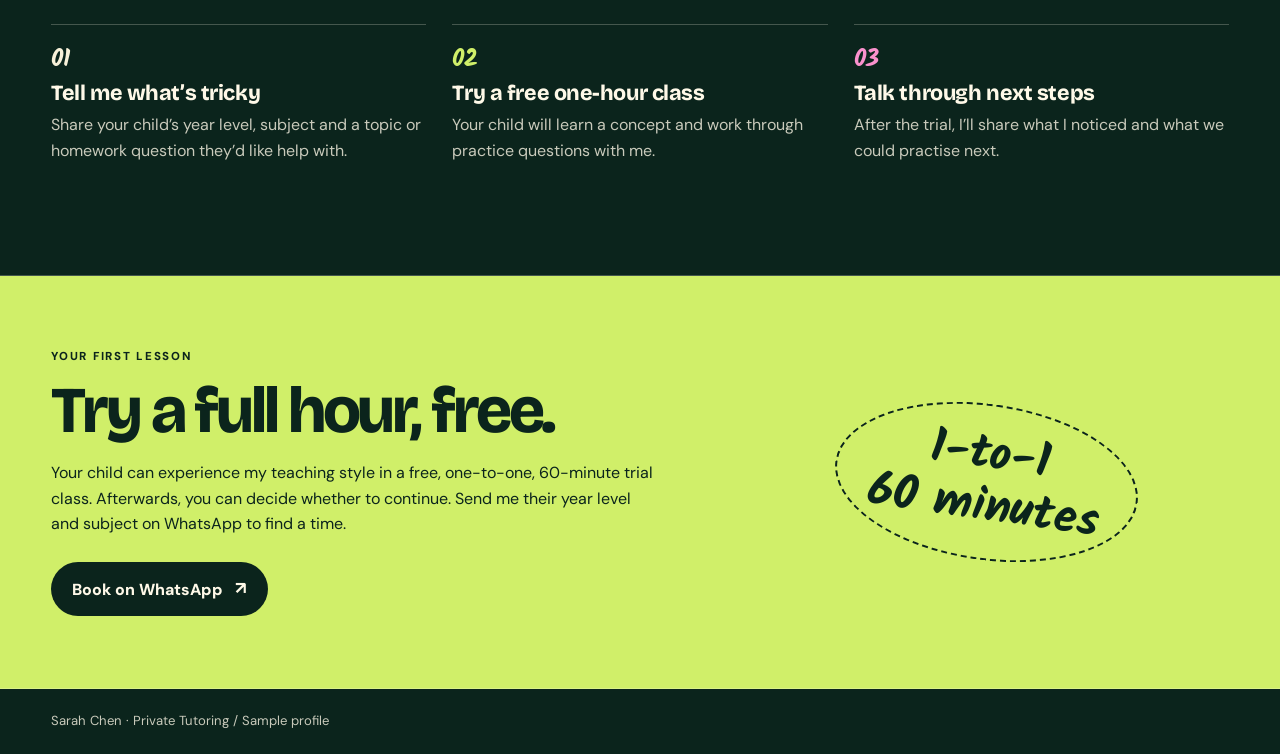
==== commit 842556ac: "Add tutor profile and teaching experience pages" ====
--- a/index.html
+++ b/index.html
@@ -1,2 +1,2 @@
 <!doctype html>
-<html lang="en"><head><meta charset="utf-8"><meta name="viewport" content="width=device-width, initial-scale=1"><meta name="theme-color" content="#102f25"><title>Private Tutor Portfolio</title><link rel="stylesheet" href="./assets/style.css?v=2"><script defer src="./assets/render.js?v=2"></script></head><body><div id="site"></div><noscript>This portfolio requires JavaScript.</noscript></body></html>
+<html lang="en"><head><meta charset="utf-8"><meta name="viewport" content="width=device-width, initial-scale=1"><meta name="theme-color" content="#102f25"><title>Private Tutor Portfolio</title><link rel="stylesheet" href="./assets/style.css?v=3"><script defer src="./assets/render.js?v=3"></script></head><body><div id="site"></div><noscript>This portfolio requires JavaScript.</noscript></body></html>
--- a/assets/style.css
+++ b/assets/style.css
@@ -309,3 +309,16 @@
 .checklist .symbol, .timeline .symbol { grid-column: 1; grid-row: 1 / span 2; }
 .checklist .paper:not(:has(.symbol)), .timeline .paper:not(:has(.symbol)) { grid-template-columns: 1fr; }
 .checklist .paper:not(:has(.symbol)) > *, .timeline .paper:not(:has(.symbol)) > * { grid-column: 1; }
+
+nav [aria-current="page"] { color: var(--lime); text-decoration: underline; text-underline-offset: .32em; }
+@media (min-width: 721px) {
+  .header nav { justify-content: flex-end; }
+  .header .brand { flex: 0 0 auto; }
+}
+body[data-page="experience"] main > .section:first-child {
+  background:
+    repeating-linear-gradient(0deg, transparent 0 31px, #f8f1d912 31px 32px),
+    repeating-linear-gradient(90deg, transparent 0 31px, #f8f1d912 31px 32px),
+    var(--board);
+}
+body[data-page="experience"] main > .section:first-child .copy { max-width: 760px; }
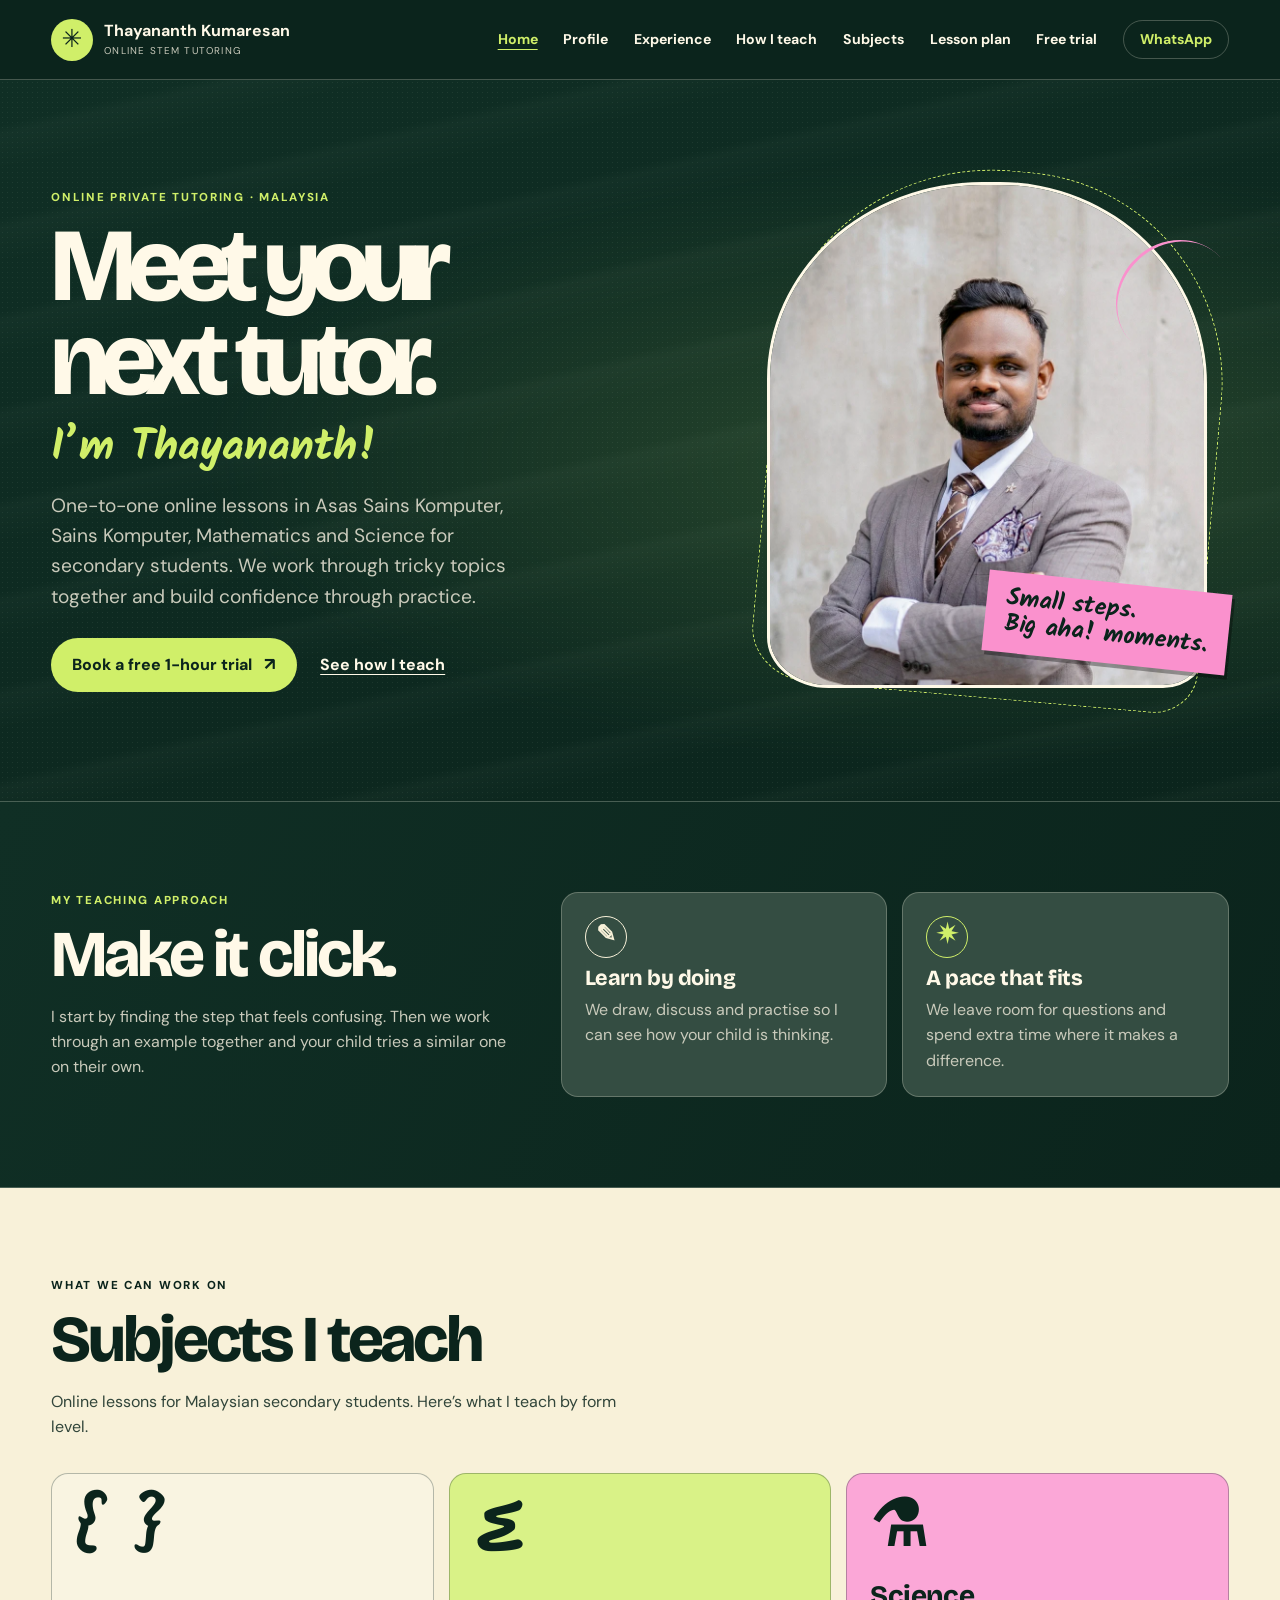
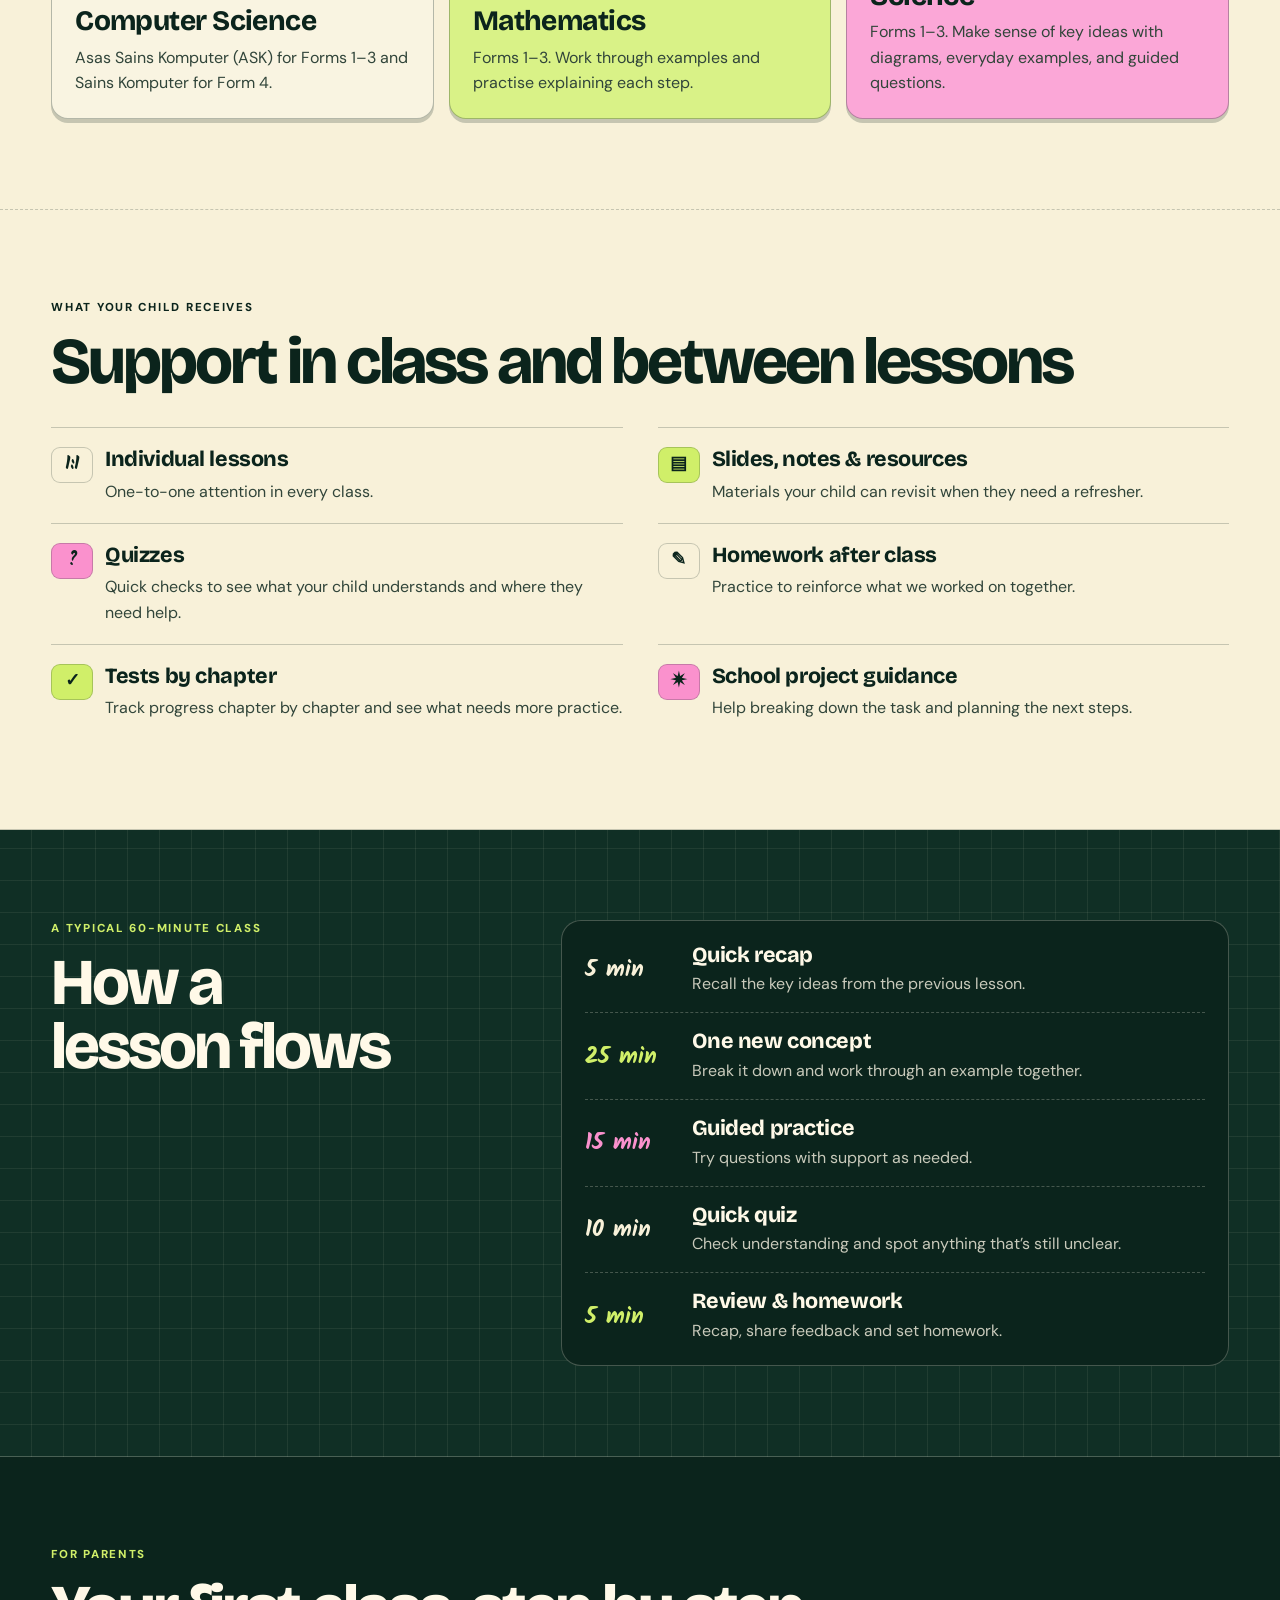
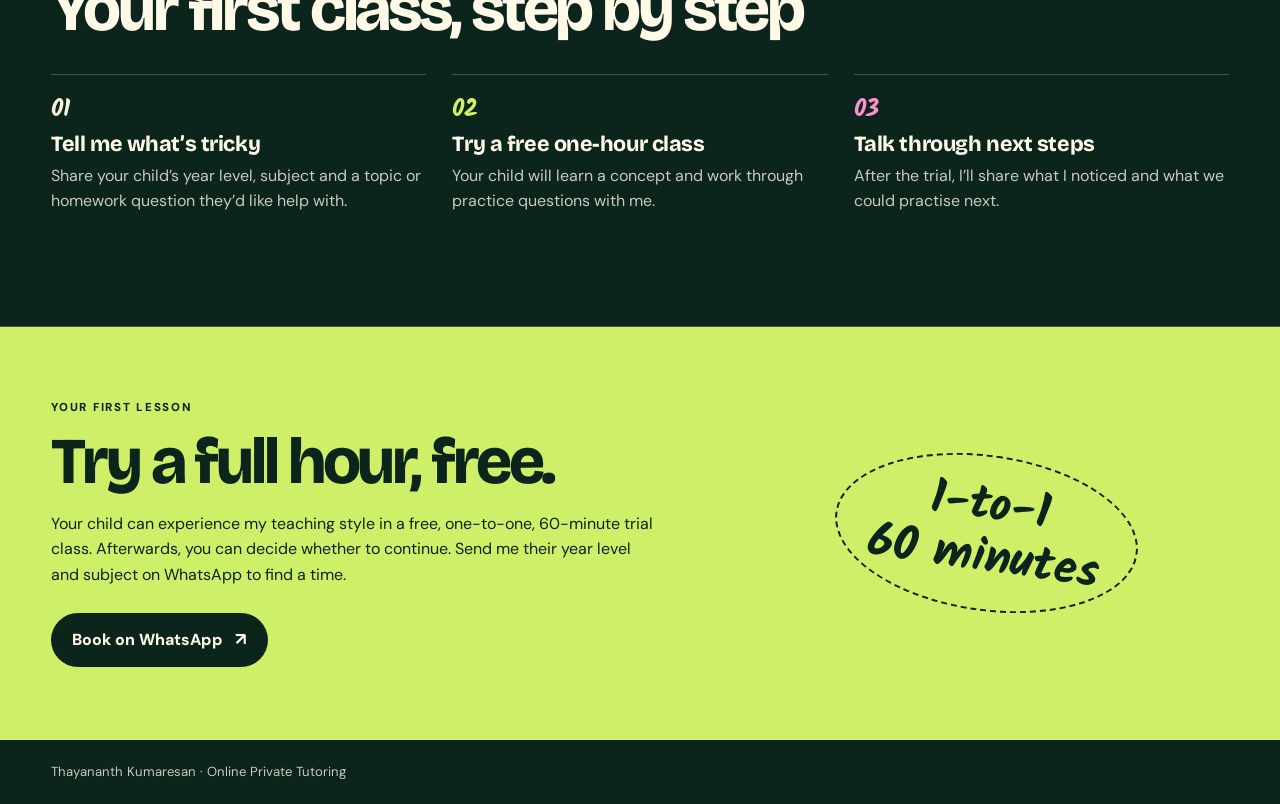
==== commit 10935e7f: "Publish Thayananth’s tutor profile and résumé experience" ====
--- a/index.html
+++ b/index.html
@@ -1,2 +1,2 @@
 <!doctype html>
-<html lang="en"><head><meta charset="utf-8"><meta name="viewport" content="width=device-width, initial-scale=1"><meta name="theme-color" content="#102f25"><title>Private Tutor Portfolio</title><link rel="stylesheet" href="./assets/style.css?v=3"><script defer src="./assets/render.js?v=3"></script></head><body><div id="site"></div><noscript>This portfolio requires JavaScript.</noscript></body></html>
+<html lang="en"><head><meta charset="utf-8"><meta name="viewport" content="width=device-width, initial-scale=1"><meta name="theme-color" content="#102f25"><title>Thayananth Kumaresan · Online STEM Tutor</title><link rel="stylesheet" href="./assets/style.css?v=4"><script defer src="./assets/render.js?v=3"></script></head><body><div id="site"></div><noscript>This portfolio requires JavaScript.</noscript></body></html>
--- a/assets/style.css
+++ b/assets/style.css
@@ -155,7 +155,6 @@
   object-fit: cover;
   border: 3px solid var(--ink);
   border-radius: 49% 47% 10% 14% / 39% 40% 8% 10%;
-  filter: grayscale(1);
   background: var(--board);
 }
 .note {
